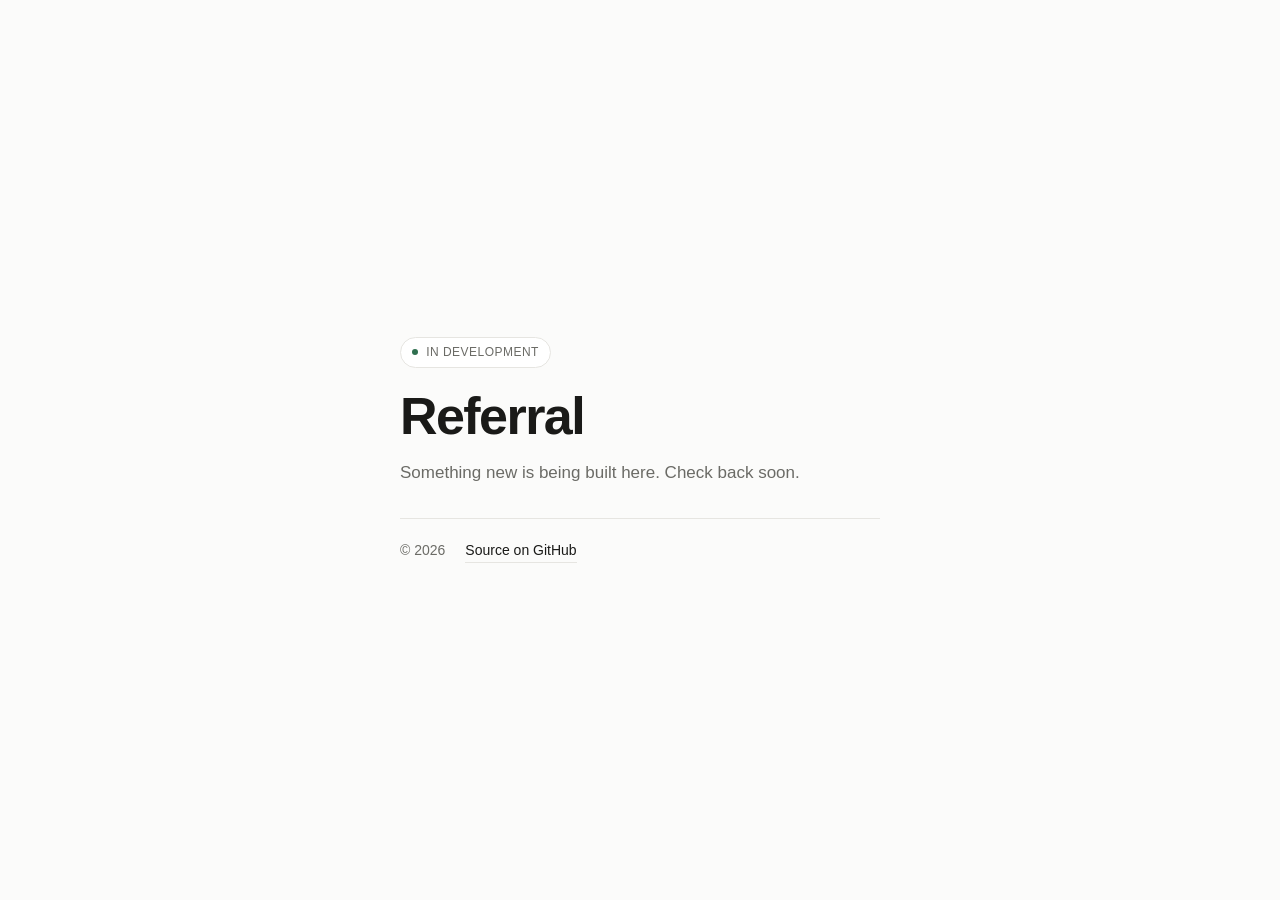
==== index.html @ 2a19e3ad "Add placeholder landing page for GitHub Pages Co-Authored-By: Claude Opus 5 <noreply@anthropic.com>" ====
<!doctype html>
<html lang="en">
<head>
<meta charset="utf-8">
<meta name="viewport" content="width=device-width, initial-scale=1">
<title>Referral</title>
<meta name="description" content="Referral — coming soon.">
<style>
  :root {
    --bg: #fbfbfa;
    --surface: #ffffff;
    --text: #1a1a18;
    --muted: #6b6b66;
    --border: #e6e5e1;
    --accent: #2f6f4f;
  }
  @media (prefers-color-scheme: dark) {
    :root:not([data-theme="light"]) {
      --bg: #141413;
      --surface: #1c1c1a;
      --text: #f2f1ed;
      --muted: #9a9a93;
      --border: #2e2e2b;
      --accent: #7dc5a0;
    }
  }
  :root[data-theme="dark"] {
    --bg: #141413;
    --surface: #1c1c1a;
    --text: #f2f1ed;
    --muted: #9a9a93;
    --border: #2e2e2b;
    --accent: #7dc5a0;
  }

  * { box-sizing: border-box; }

  html, body { height: 100%; }

  body {
    margin: 0;
    background: var(--bg);
    color: var(--text);
    font-family: ui-sans-serif, -apple-system, "Segoe UI", Inter, Helvetica, Arial, sans-serif;
    line-height: 1.6;
    -webkit-font-smoothing: antialiased;
    display: flex;
    align-items: center;
    justify-content: center;
    padding: 48px 16px;
  }

  main {
    width: 100%;
    max-width: 30rem;
  }

  .badge {
    display: inline-flex;
    align-items: center;
    gap: 0.5rem;
    font-size: 0.75rem;
    font-weight: 500;
    letter-spacing: 0.04em;
    text-transform: uppercase;
    color: var(--muted);
    border: 1px solid var(--border);
    background: var(--surface);
    border-radius: 999px;
    padding: 0.3rem 0.7rem;
  }

  .dot {
    width: 6px;
    height: 6px;
    border-radius: 50%;
    background: var(--accent);
  }

  h1 {
    font-size: clamp(2.25rem, 9vw, 3.25rem);
    line-height: 1.1;
    letter-spacing: -0.03em;
    font-weight: 600;
    margin: 1.25rem 0 0;
  }

  p.lede {
    color: var(--muted);
    font-size: 1.0625rem;
    margin: 0.875rem 0 0;
    max-width: 26rem;
  }

  hr {
    border: 0;
    border-top: 1px solid var(--border);
    margin: 2rem 0 1.25rem;
  }

  footer {
    display: flex;
    flex-wrap: wrap;
    gap: 0.5rem 1.25rem;
    align-items: baseline;
    font-size: 0.875rem;
    color: var(--muted);
  }

  a {
    color: var(--text);
    text-decoration: none;
    border-bottom: 1px solid var(--border);
    padding-bottom: 1px;
    transition: border-color 0.15s ease, color 0.15s ease;
  }

  a:hover {
    color: var(--accent);
    border-bottom-color: var(--accent);
  }
</style>
</head>
<body>
  <main>
    <span class="badge"><span class="dot"></span>In development</span>

    <h1>Referral</h1>

    <p class="lede">
      Something new is being built here. Check back soon.
    </p>

    <hr>

    <footer>
      <span>&copy; 2026</span>
      <a href="https://github.com/himanpatidar/referral">Source on GitHub</a>
    </footer>
  </main>
</body>
</html>
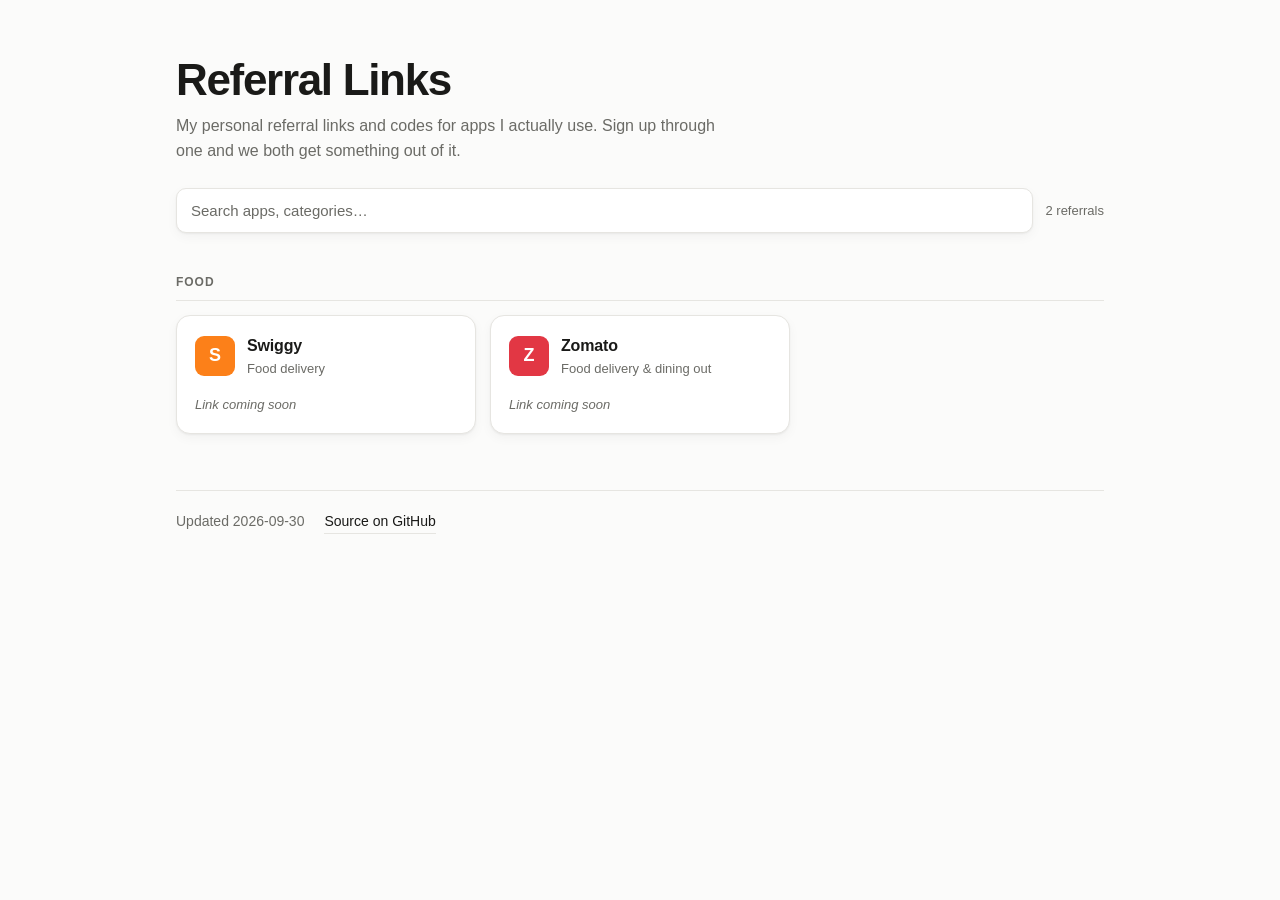
==== commit 31ef41dd: "Build v1 of the referral links site Replaces the placeholder page with a data-driven referral direct" ====
--- a/index.html
+++ b/index.html
@@ -3,8 +3,8 @@
 <head>
 <meta charset="utf-8">
 <meta name="viewport" content="width=device-width, initial-scale=1">
-<title>Referral</title>
-<meta name="description" content="Referral — coming soon.">
+<title>Referral Links</title>
+<meta name="description" content="Personal referral links and codes for apps I actually use.">
 <style>
   :root {
     --bg: #fbfbfa;
@@ -13,6 +13,8 @@
     --muted: #6b6b66;
     --border: #e6e5e1;
     --accent: #2f6f4f;
+    --chip: #f4f4f1;
+    --shadow: 0 1px 2px rgba(0,0,0,.05), 0 4px 12px rgba(0,0,0,.04);
   }
   @media (prefers-color-scheme: dark) {
     :root:not([data-theme="light"]) {
@@ -22,6 +24,8 @@
       --muted: #9a9a93;
       --border: #2e2e2b;
       --accent: #7dc5a0;
+      --chip: #262624;
+      --shadow: 0 1px 2px rgba(0,0,0,.3), 0 4px 12px rgba(0,0,0,.2);
     }
   }
   :root[data-theme="dark"] {
@@ -31,112 +35,289 @@
     --muted: #9a9a93;
     --border: #2e2e2b;
     --accent: #7dc5a0;
+    --chip: #262624;
+    --shadow: 0 1px 2px rgba(0,0,0,.3), 0 4px 12px rgba(0,0,0,.2);
   }
 
   * { box-sizing: border-box; }
-
-  html, body { height: 100%; }
 
   body {
     margin: 0;
     background: var(--bg);
     color: var(--text);
     font-family: ui-sans-serif, -apple-system, "Segoe UI", Inter, Helvetica, Arial, sans-serif;
-    line-height: 1.6;
+    line-height: 1.55;
     -webkit-font-smoothing: antialiased;
-    display: flex;
+  }
+
+  .wrap {
+    max-width: 60rem;
+    margin: 0 auto;
+    padding: 56px 16px 80px;
+  }
+
+  /* ---------- header ---------- */
+
+  header { margin-bottom: 2rem; }
+
+  h1 {
+    font-size: clamp(2rem, 7vw, 2.75rem);
+    line-height: 1.1;
+    letter-spacing: -0.03em;
+    font-weight: 600;
+    margin: 0;
+  }
+
+  .lede {
+    color: var(--muted);
+    margin: 0.625rem 0 0;
+    max-width: 34rem;
+  }
+
+  .search-row {
+    margin-top: 1.5rem;
+    display: flex;
+    flex-wrap: wrap;
+    gap: 0.75rem;
     align-items: center;
-    justify-content: center;
-    padding: 48px 16px;
-  }
-
-  main {
+  }
+
+  #search {
+    flex: 1 1 16rem;
+    min-width: 0;
+    font: inherit;
+    font-size: 0.9375rem;
+    color: var(--text);
+    background: var(--surface);
+    border: 1px solid var(--border);
+    border-radius: 10px;
+    padding: 0.625rem 0.875rem;
+    box-shadow: var(--shadow);
+  }
+
+  #search::placeholder { color: var(--muted); }
+
+  #search:focus-visible {
+    outline: 2px solid var(--accent);
+    outline-offset: 1px;
+    border-color: var(--accent);
+  }
+
+  #count {
+    font-size: 0.8125rem;
+    color: var(--muted);
+    font-variant-numeric: tabular-nums;
+  }
+
+  /* ---------- categories ---------- */
+
+  .category { margin-top: 2.5rem; }
+
+  .category h2 {
+    font-size: 0.75rem;
+    font-weight: 600;
+    letter-spacing: 0.08em;
+    text-transform: uppercase;
+    color: var(--muted);
+    margin: 0 0 0.875rem;
+    padding-bottom: 0.5rem;
+    border-bottom: 1px solid var(--border);
+  }
+
+  .grid {
+    display: grid;
+    grid-template-columns: repeat(auto-fill, minmax(min(100%, 17rem), 1fr));
+    gap: 0.875rem;
+  }
+
+  /* ---------- card ---------- */
+
+  .card {
+    background: var(--surface);
+    border: 1px solid var(--border);
+    border-radius: 14px;
+    padding: 1.125rem;
+    box-shadow: var(--shadow);
+    display: flex;
+    flex-direction: column;
+    gap: 0.75rem;
+  }
+
+  .card-head {
+    display: flex;
+    gap: 0.75rem;
+    align-items: center;
+  }
+
+  .logo {
+    width: 2.5rem;
+    height: 2.5rem;
+    border-radius: 9px;
+    flex: 0 0 auto;
+    display: grid;
+    place-items: center;
+    font-weight: 600;
+    font-size: 1.125rem;
+    color: #fff;
+    background: var(--accent);
+    overflow: hidden;
+  }
+
+  .logo img {
     width: 100%;
-    max-width: 30rem;
-  }
-
-  .badge {
+    height: 100%;
+    object-fit: cover;
+  }
+
+  .card-title { min-width: 0; }
+
+  .card-title .app {
+    font-weight: 600;
+    letter-spacing: -0.01em;
+  }
+
+  .card-title .tagline {
+    font-size: 0.8125rem;
+    color: var(--muted);
+  }
+
+  .reward {
+    font-size: 0.9375rem;
+    margin: 0;
+  }
+
+  .note {
+    font-size: 0.8125rem;
+    color: var(--muted);
+    margin: 0;
+  }
+
+  .actions {
+    display: flex;
+    flex-wrap: wrap;
+    gap: 0.5rem;
+    margin-top: auto;
+    padding-top: 0.25rem;
+  }
+
+  .btn, .code-chip {
+    font: inherit;
+    font-size: 0.875rem;
+    border-radius: 9px;
+    padding: 0.5rem 0.875rem;
+    border: 1px solid var(--border);
+    cursor: pointer;
+    transition: background-color .15s ease, border-color .15s ease, color .15s ease;
+  }
+
+  .btn {
+    background: var(--accent);
+    border-color: var(--accent);
+    color: var(--bg);
+    font-weight: 500;
+    text-decoration: none;
+    display: inline-block;
+  }
+
+  .btn:hover { filter: brightness(1.08); }
+
+  .code-chip {
+    background: var(--chip);
+    color: var(--text);
+    font-family: ui-monospace, SFMono-Regular, Menlo, monospace;
+    letter-spacing: 0.02em;
     display: inline-flex;
     align-items: center;
     gap: 0.5rem;
-    font-size: 0.75rem;
-    font-weight: 500;
-    letter-spacing: 0.04em;
+  }
+
+  .code-chip:hover { border-color: var(--accent); color: var(--accent); }
+
+  .code-chip .hint {
+    font-family: inherit;
+    font-size: 0.6875rem;
+    color: var(--muted);
     text-transform: uppercase;
-    color: var(--muted);
-    border: 1px solid var(--border);
-    background: var(--surface);
-    border-radius: 999px;
-    padding: 0.3rem 0.7rem;
-  }
-
-  .dot {
-    width: 6px;
-    height: 6px;
-    border-radius: 50%;
-    background: var(--accent);
-  }
-
-  h1 {
-    font-size: clamp(2.25rem, 9vw, 3.25rem);
-    line-height: 1.1;
-    letter-spacing: -0.03em;
-    font-weight: 600;
-    margin: 1.25rem 0 0;
-  }
-
-  p.lede {
-    color: var(--muted);
-    font-size: 1.0625rem;
-    margin: 0.875rem 0 0;
-    max-width: 26rem;
-  }
-
-  hr {
-    border: 0;
+    letter-spacing: 0.06em;
+  }
+
+  .code-chip.copied { border-color: var(--accent); color: var(--accent); }
+
+  .btn:focus-visible, .code-chip:focus-visible {
+    outline: 2px solid var(--accent);
+    outline-offset: 2px;
+  }
+
+  .pending {
+    font-size: 0.8125rem;
+    color: var(--muted);
+    font-style: italic;
+  }
+
+  /* ---------- states ---------- */
+
+  .state {
+    text-align: center;
+    color: var(--muted);
+    padding: 3rem 1rem;
+  }
+
+  .state.error { color: #c0392b; }
+
+  @media (prefers-color-scheme: dark) {
+    :root:not([data-theme="light"]) .state.error { color: #f08a7a; }
+  }
+
+  [hidden] { display: none !important; }
+
+  /* ---------- footer ---------- */
+
+  footer {
+    margin-top: 3.5rem;
+    padding-top: 1.25rem;
     border-top: 1px solid var(--border);
-    margin: 2rem 0 1.25rem;
-  }
-
-  footer {
+    font-size: 0.875rem;
+    color: var(--muted);
     display: flex;
     flex-wrap: wrap;
     gap: 0.5rem 1.25rem;
-    align-items: baseline;
-    font-size: 0.875rem;
-    color: var(--muted);
-  }
-
-  a {
+  }
+
+  footer a {
     color: var(--text);
     text-decoration: none;
     border-bottom: 1px solid var(--border);
-    padding-bottom: 1px;
-    transition: border-color 0.15s ease, color 0.15s ease;
-  }
-
-  a:hover {
-    color: var(--accent);
-    border-bottom-color: var(--accent);
-  }
+  }
+
+  footer a:hover { color: var(--accent); border-bottom-color: var(--accent); }
 </style>
 </head>
 <body>
-  <main>
-    <span class="badge"><span class="dot"></span>In development</span>
-
-    <h1>Referral</h1>
-
-    <p class="lede">
-      Something new is being built here. Check back soon.
-    </p>
-
-    <hr>
+  <div class="wrap">
+    <header>
+      <h1>Referral Links</h1>
+      <p class="lede">
+        My personal referral links and codes for apps I actually use. Sign up through one
+        and we both get something out of it.
+      </p>
+
+      <div class="search-row">
+        <input id="search" type="search" placeholder="Search apps, categories&hellip;"
+               aria-label="Search referrals" autocomplete="off" spellcheck="false">
+        <span id="count" aria-live="polite"></span>
+      </div>
+    </header>
+
+    <main id="results" aria-live="polite">
+      <p class="state" id="loading">Loading referrals&hellip;</p>
+    </main>
 
     <footer>
-      <span>&copy; 2026</span>
+      <span id="updated"></span>
       <a href="https://github.com/himanpatidar/referral">Source on GitHub</a>
     </footer>
-  </main>
+  </div>
+
+  <script src="app.js"></script>
 </body>
 </html>
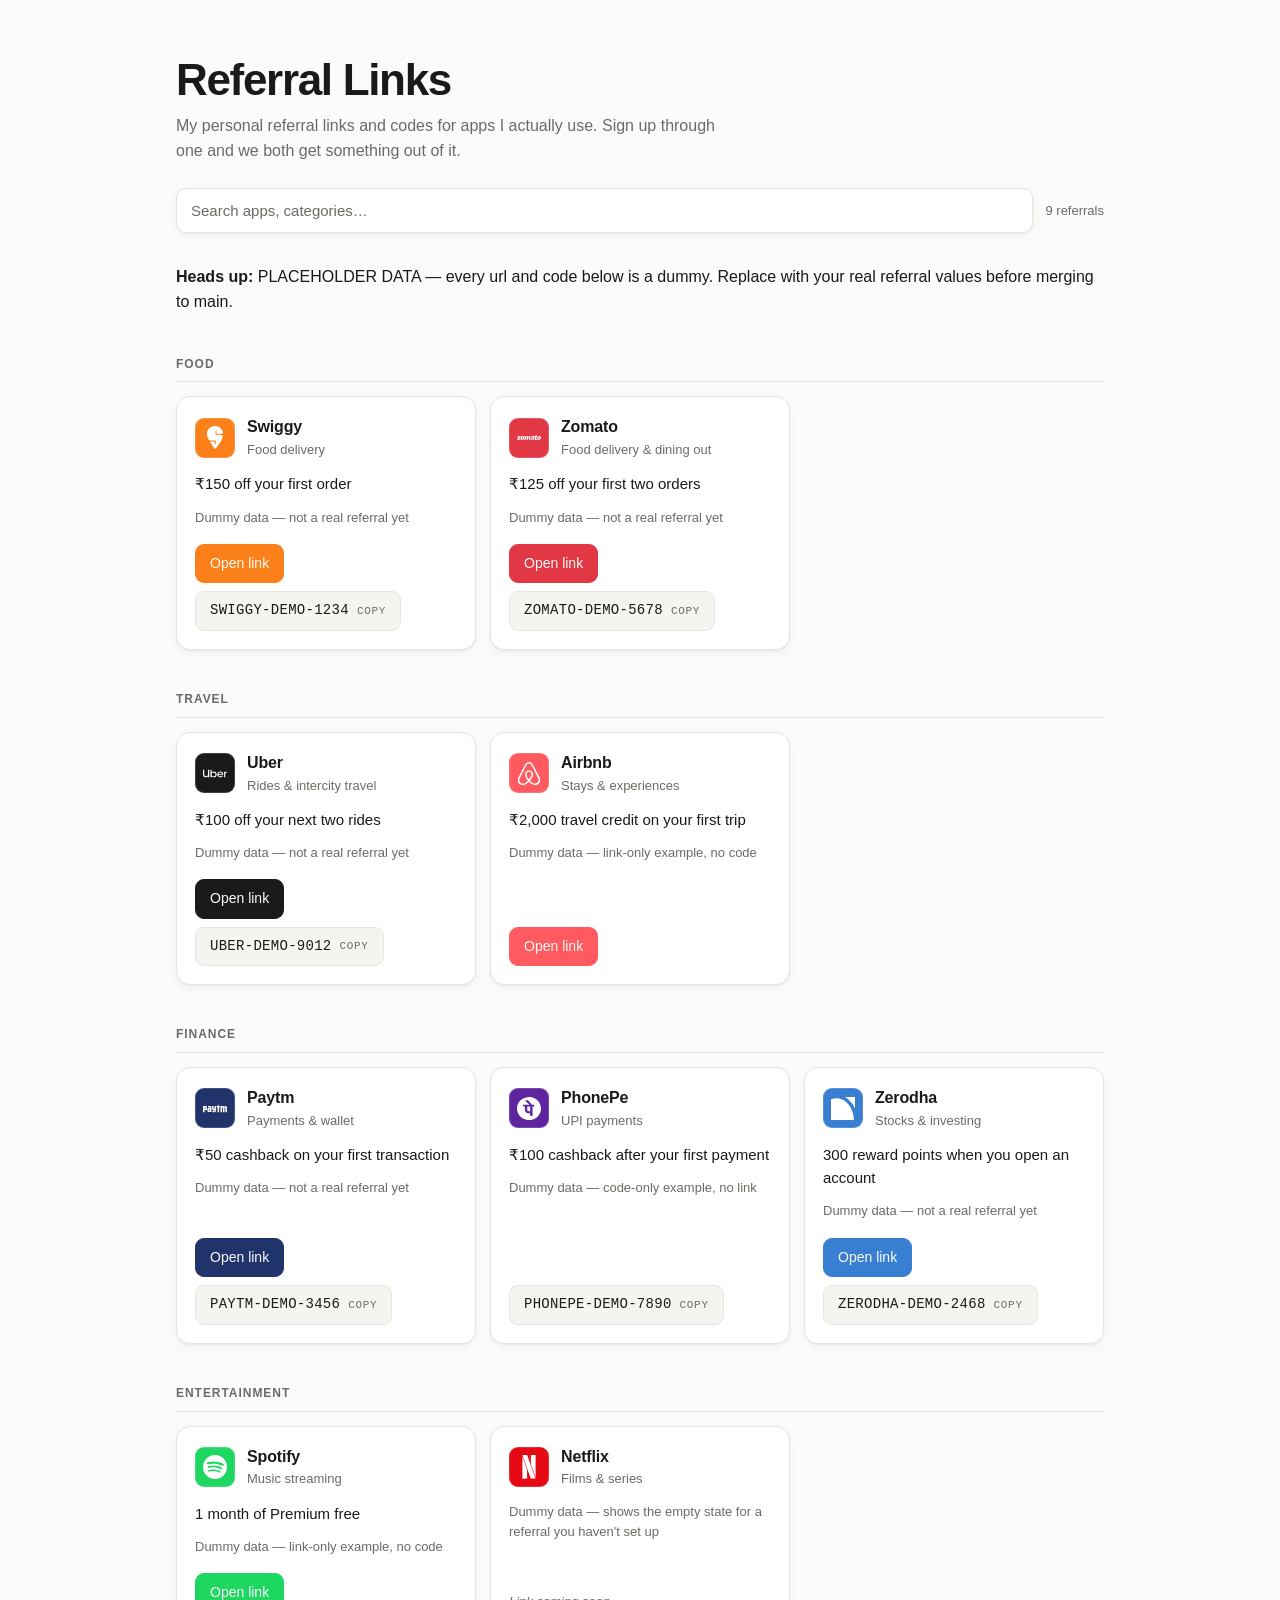
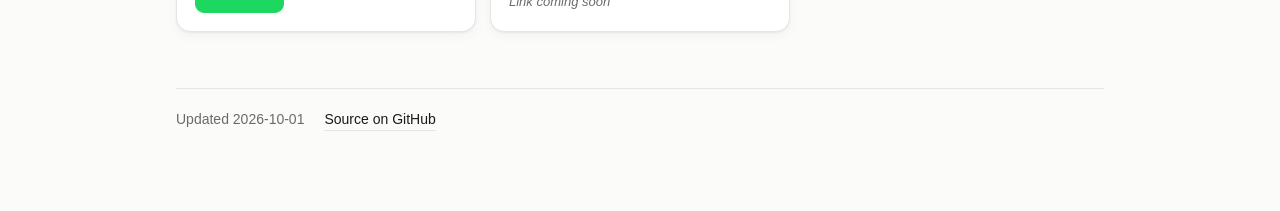
==== commit 7fae1c2a: "Populate with placeholder data and real brand logos Fills the page out so the layout can be reviewed" ====
--- a/index.html
+++ b/index.html
@@ -161,12 +161,14 @@
     color: #fff;
     background: var(--accent);
     overflow: hidden;
-  }
-
+    box-shadow: inset 0 0 0 1px rgba(255, 255, 255, .16);
+  }
+
+  /* Brand marks are icon-shaped, so inset them rather than filling the tile. */
   .logo img {
-    width: 100%;
-    height: 100%;
-    object-fit: cover;
+    width: 58%;
+    height: 58%;
+    object-fit: contain;
   }
 
   .card-title { min-width: 0; }
@@ -255,6 +257,25 @@
   }
 
   /* ---------- states ---------- */
+
+  .banner {
+    display: flex;
+    gap: 0.625rem;
+    align-items: flex-start;
+    background: var(--chip);
+    border: 1px solid var(--border);
+    border-left: 3px solid var(--accent);
+    border-radius: 10px;
+    padding: 0.75rem 0.875rem;
+    margin-bottom: 0.5rem;
+    font-size: 0.875rem;
+    color: var(--muted);
+  }
+
+  .banner strong {
+    color: var(--text);
+    font-weight: 600;
+  }
 
   .state {
     text-align: center;
@@ -308,6 +329,8 @@
       </div>
     </header>
 
+    <div id="banner" hidden></div>
+
     <main id="results" aria-live="polite">
       <p class="state" id="loading">Loading referrals&hellip;</p>
     </main>
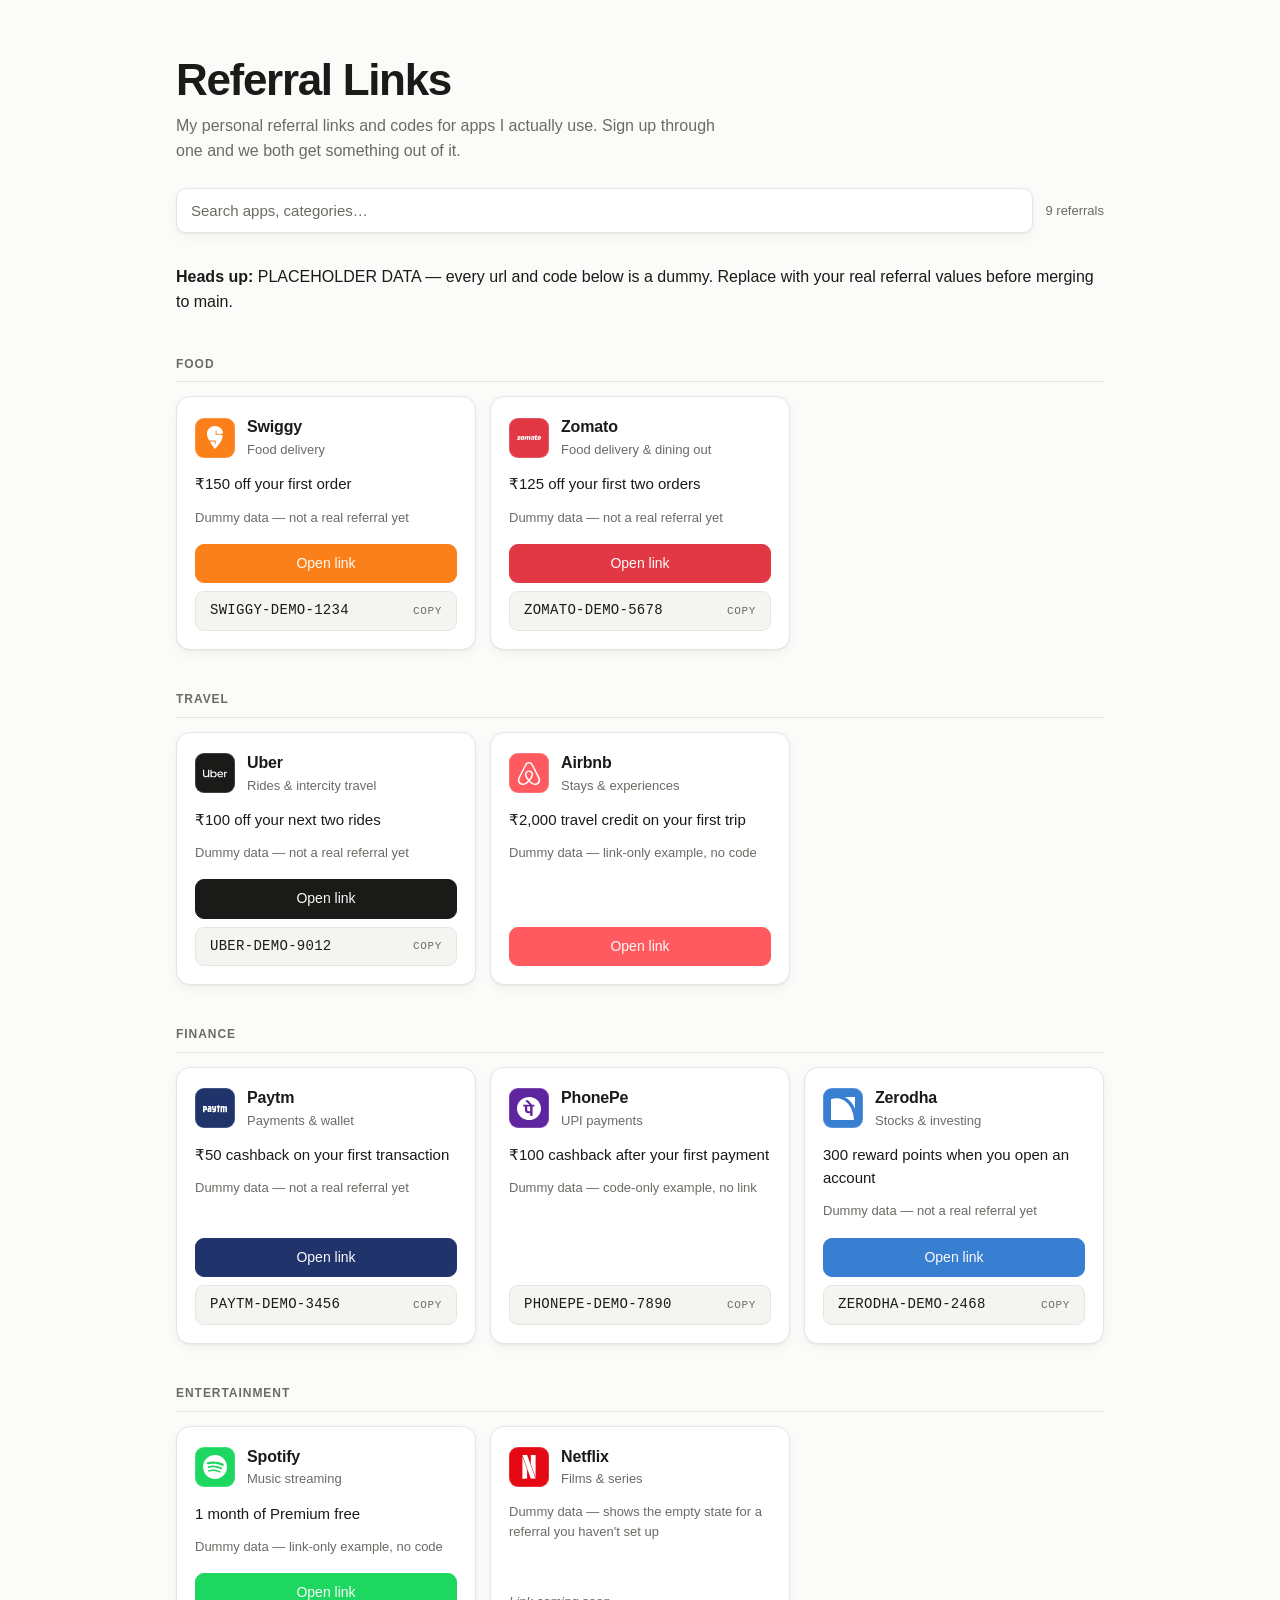
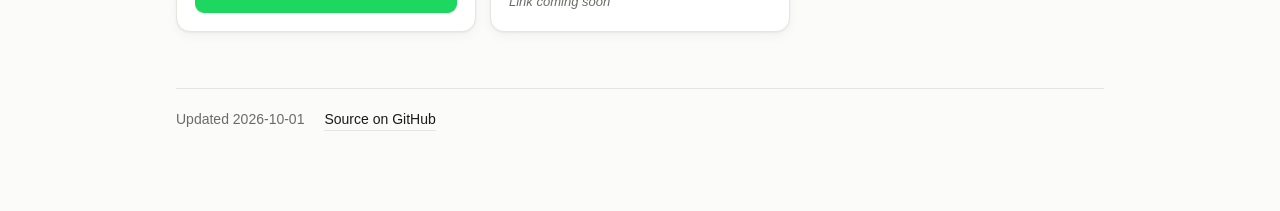
==== commit 926c817d: "Stack card actions vertically and stop the copy button resizing The copy handler was overwriting the" ====
--- a/index.html
+++ b/index.html
@@ -194,9 +194,13 @@
     margin: 0;
   }
 
+  /* Fixed two-row stack: row 1 is the link, row 2 is the code.
+     Stretching both to full width means the copy feedback can never
+     resize a button or reflow the rows. */
   .actions {
     display: flex;
-    flex-wrap: wrap;
+    flex-direction: column;
+    align-items: stretch;
     gap: 0.5rem;
     margin-top: auto;
     padding-top: 0.25rem;
@@ -218,7 +222,9 @@
     color: var(--bg);
     font-weight: 500;
     text-decoration: none;
-    display: inline-block;
+    display: block;
+    width: 100%;
+    text-align: center;
   }
 
   .btn:hover { filter: brightness(1.08); }
@@ -228,22 +234,40 @@
     color: var(--text);
     font-family: ui-monospace, SFMono-Regular, Menlo, monospace;
     letter-spacing: 0.02em;
-    display: inline-flex;
+    display: flex;
+    width: 100%;
     align-items: center;
+    justify-content: space-between;
     gap: 0.5rem;
+    text-align: left;
+  }
+
+  /* Long codes ellipsize instead of widening the chip. */
+  .code-chip .code {
+    flex: 1 1 auto;
+    min-width: 0;
+    overflow: hidden;
+    text-overflow: ellipsis;
+    white-space: nowrap;
   }
 
   .code-chip:hover { border-color: var(--accent); color: var(--accent); }
 
+  /* min-width reserves room for the longest state ("Copied"), so the
+     label swap never nudges the code beside it. */
   .code-chip .hint {
+    flex: 0 0 auto;
+    min-width: 3.25rem;
     font-family: inherit;
     font-size: 0.6875rem;
     color: var(--muted);
     text-transform: uppercase;
     letter-spacing: 0.06em;
-  }
-
-  .code-chip.copied { border-color: var(--accent); color: var(--accent); }
+    text-align: right;
+  }
+
+  .code-chip.copied { border-color: var(--accent); }
+  .code-chip.copied .hint { color: var(--accent); }
 
   .btn:focus-visible, .code-chip:focus-visible {
     outline: 2px solid var(--accent);
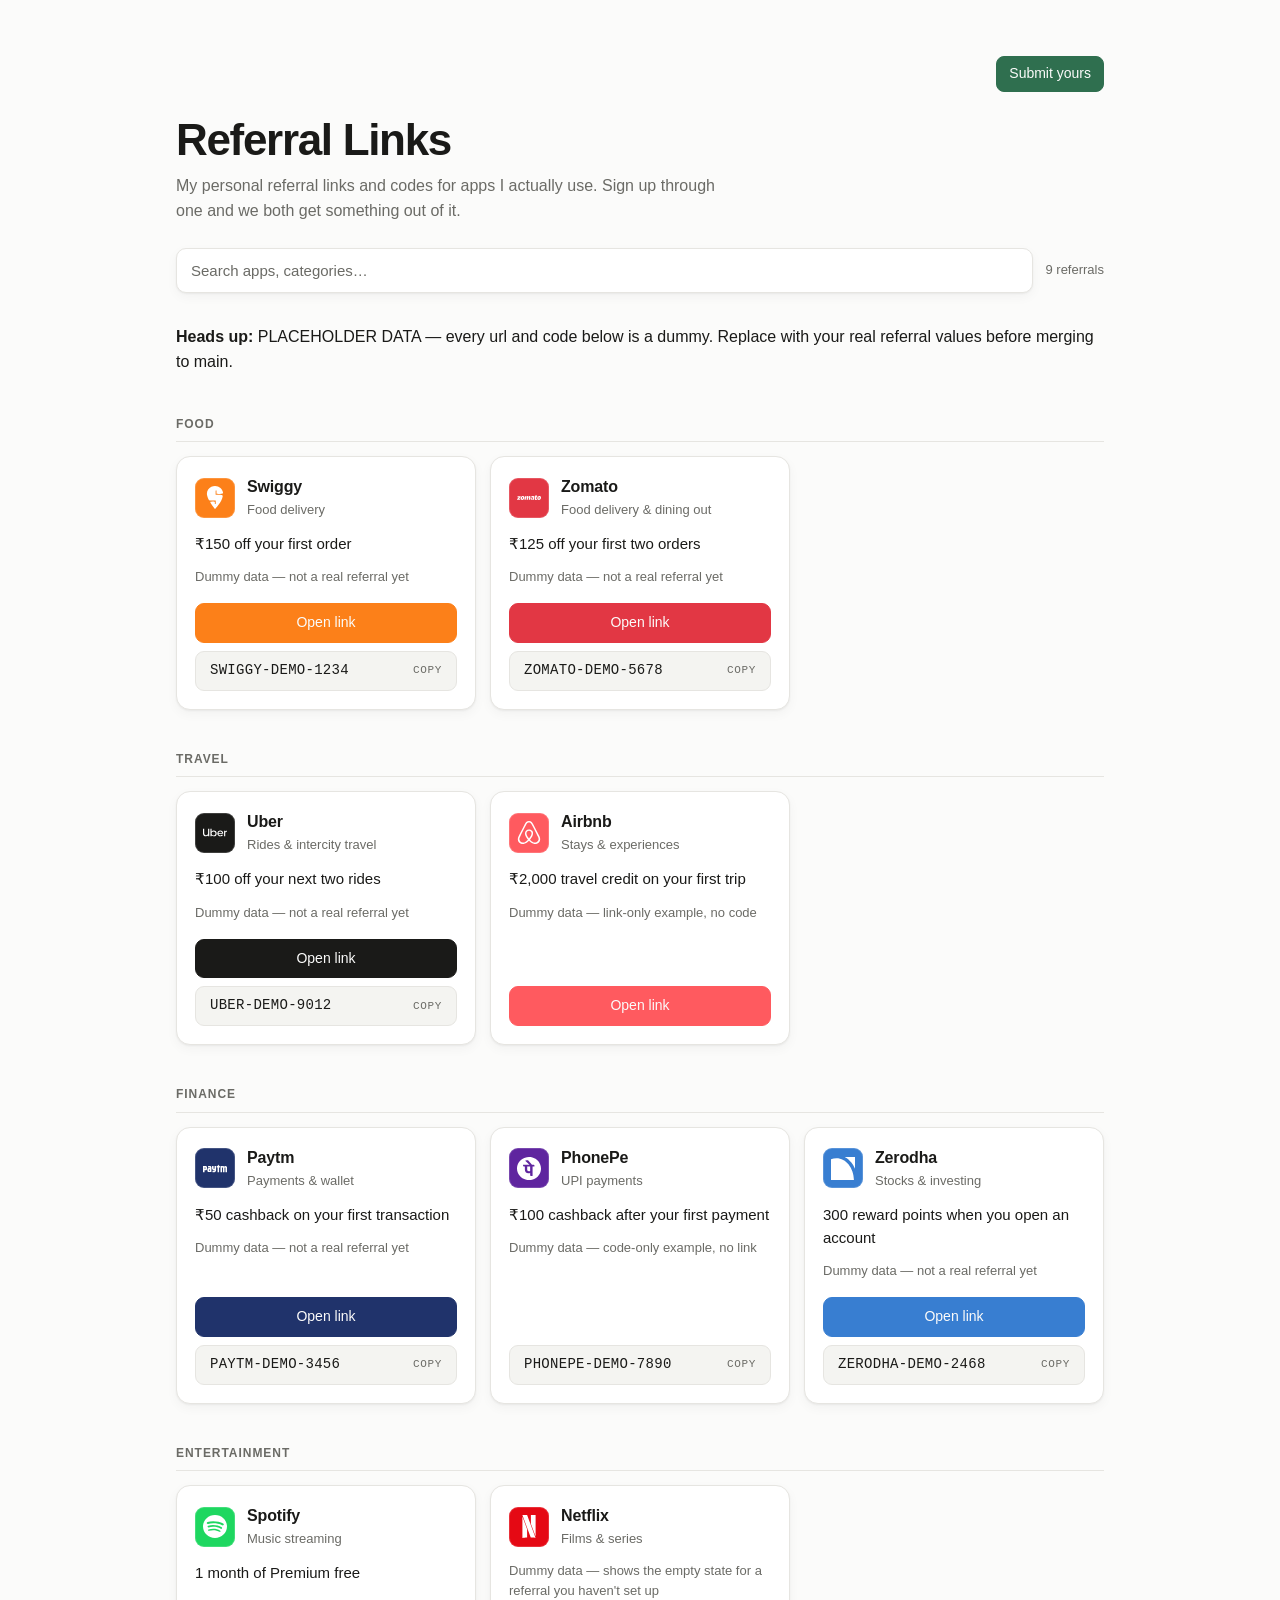
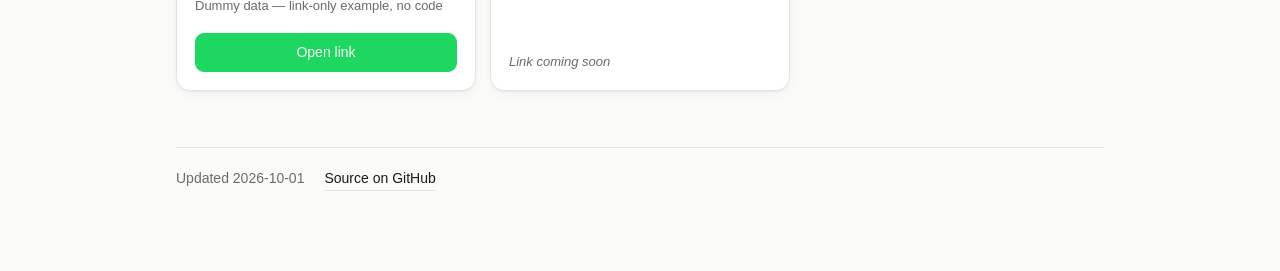
==== commit b5134dba: "Add a submission form (front-end only, no backend wired) People can now fill in a referral to be lis" ====
--- a/index.html
+++ b/index.html
@@ -5,340 +5,15 @@
 <meta name="viewport" content="width=device-width, initial-scale=1">
 <title>Referral Links</title>
 <meta name="description" content="Personal referral links and codes for apps I actually use.">
-<style>
-  :root {
-    --bg: #fbfbfa;
-    --surface: #ffffff;
-    --text: #1a1a18;
-    --muted: #6b6b66;
-    --border: #e6e5e1;
-    --accent: #2f6f4f;
-    --chip: #f4f4f1;
-    --shadow: 0 1px 2px rgba(0,0,0,.05), 0 4px 12px rgba(0,0,0,.04);
-  }
-  @media (prefers-color-scheme: dark) {
-    :root:not([data-theme="light"]) {
-      --bg: #141413;
-      --surface: #1c1c1a;
-      --text: #f2f1ed;
-      --muted: #9a9a93;
-      --border: #2e2e2b;
-      --accent: #7dc5a0;
-      --chip: #262624;
-      --shadow: 0 1px 2px rgba(0,0,0,.3), 0 4px 12px rgba(0,0,0,.2);
-    }
-  }
-  :root[data-theme="dark"] {
-    --bg: #141413;
-    --surface: #1c1c1a;
-    --text: #f2f1ed;
-    --muted: #9a9a93;
-    --border: #2e2e2b;
-    --accent: #7dc5a0;
-    --chip: #262624;
-    --shadow: 0 1px 2px rgba(0,0,0,.3), 0 4px 12px rgba(0,0,0,.2);
-  }
-
-  * { box-sizing: border-box; }
-
-  body {
-    margin: 0;
-    background: var(--bg);
-    color: var(--text);
-    font-family: ui-sans-serif, -apple-system, "Segoe UI", Inter, Helvetica, Arial, sans-serif;
-    line-height: 1.55;
-    -webkit-font-smoothing: antialiased;
-  }
-
-  .wrap {
-    max-width: 60rem;
-    margin: 0 auto;
-    padding: 56px 16px 80px;
-  }
-
-  /* ---------- header ---------- */
-
-  header { margin-bottom: 2rem; }
-
-  h1 {
-    font-size: clamp(2rem, 7vw, 2.75rem);
-    line-height: 1.1;
-    letter-spacing: -0.03em;
-    font-weight: 600;
-    margin: 0;
-  }
-
-  .lede {
-    color: var(--muted);
-    margin: 0.625rem 0 0;
-    max-width: 34rem;
-  }
-
-  .search-row {
-    margin-top: 1.5rem;
-    display: flex;
-    flex-wrap: wrap;
-    gap: 0.75rem;
-    align-items: center;
-  }
-
-  #search {
-    flex: 1 1 16rem;
-    min-width: 0;
-    font: inherit;
-    font-size: 0.9375rem;
-    color: var(--text);
-    background: var(--surface);
-    border: 1px solid var(--border);
-    border-radius: 10px;
-    padding: 0.625rem 0.875rem;
-    box-shadow: var(--shadow);
-  }
-
-  #search::placeholder { color: var(--muted); }
-
-  #search:focus-visible {
-    outline: 2px solid var(--accent);
-    outline-offset: 1px;
-    border-color: var(--accent);
-  }
-
-  #count {
-    font-size: 0.8125rem;
-    color: var(--muted);
-    font-variant-numeric: tabular-nums;
-  }
-
-  /* ---------- categories ---------- */
-
-  .category { margin-top: 2.5rem; }
-
-  .category h2 {
-    font-size: 0.75rem;
-    font-weight: 600;
-    letter-spacing: 0.08em;
-    text-transform: uppercase;
-    color: var(--muted);
-    margin: 0 0 0.875rem;
-    padding-bottom: 0.5rem;
-    border-bottom: 1px solid var(--border);
-  }
-
-  .grid {
-    display: grid;
-    grid-template-columns: repeat(auto-fill, minmax(min(100%, 17rem), 1fr));
-    gap: 0.875rem;
-  }
-
-  /* ---------- card ---------- */
-
-  .card {
-    background: var(--surface);
-    border: 1px solid var(--border);
-    border-radius: 14px;
-    padding: 1.125rem;
-    box-shadow: var(--shadow);
-    display: flex;
-    flex-direction: column;
-    gap: 0.75rem;
-  }
-
-  .card-head {
-    display: flex;
-    gap: 0.75rem;
-    align-items: center;
-  }
-
-  .logo {
-    width: 2.5rem;
-    height: 2.5rem;
-    border-radius: 9px;
-    flex: 0 0 auto;
-    display: grid;
-    place-items: center;
-    font-weight: 600;
-    font-size: 1.125rem;
-    color: #fff;
-    background: var(--accent);
-    overflow: hidden;
-    box-shadow: inset 0 0 0 1px rgba(255, 255, 255, .16);
-  }
-
-  /* Brand marks are icon-shaped, so inset them rather than filling the tile. */
-  .logo img {
-    width: 58%;
-    height: 58%;
-    object-fit: contain;
-  }
-
-  .card-title { min-width: 0; }
-
-  .card-title .app {
-    font-weight: 600;
-    letter-spacing: -0.01em;
-  }
-
-  .card-title .tagline {
-    font-size: 0.8125rem;
-    color: var(--muted);
-  }
-
-  .reward {
-    font-size: 0.9375rem;
-    margin: 0;
-  }
-
-  .note {
-    font-size: 0.8125rem;
-    color: var(--muted);
-    margin: 0;
-  }
-
-  /* Fixed two-row stack: row 1 is the link, row 2 is the code.
-     Stretching both to full width means the copy feedback can never
-     resize a button or reflow the rows. */
-  .actions {
-    display: flex;
-    flex-direction: column;
-    align-items: stretch;
-    gap: 0.5rem;
-    margin-top: auto;
-    padding-top: 0.25rem;
-  }
-
-  .btn, .code-chip {
-    font: inherit;
-    font-size: 0.875rem;
-    border-radius: 9px;
-    padding: 0.5rem 0.875rem;
-    border: 1px solid var(--border);
-    cursor: pointer;
-    transition: background-color .15s ease, border-color .15s ease, color .15s ease;
-  }
-
-  .btn {
-    background: var(--accent);
-    border-color: var(--accent);
-    color: var(--bg);
-    font-weight: 500;
-    text-decoration: none;
-    display: block;
-    width: 100%;
-    text-align: center;
-  }
-
-  .btn:hover { filter: brightness(1.08); }
-
-  .code-chip {
-    background: var(--chip);
-    color: var(--text);
-    font-family: ui-monospace, SFMono-Regular, Menlo, monospace;
-    letter-spacing: 0.02em;
-    display: flex;
-    width: 100%;
-    align-items: center;
-    justify-content: space-between;
-    gap: 0.5rem;
-    text-align: left;
-  }
-
-  /* Long codes ellipsize instead of widening the chip. */
-  .code-chip .code {
-    flex: 1 1 auto;
-    min-width: 0;
-    overflow: hidden;
-    text-overflow: ellipsis;
-    white-space: nowrap;
-  }
-
-  .code-chip:hover { border-color: var(--accent); color: var(--accent); }
-
-  /* min-width reserves room for the longest state ("Copied"), so the
-     label swap never nudges the code beside it. */
-  .code-chip .hint {
-    flex: 0 0 auto;
-    min-width: 3.25rem;
-    font-family: inherit;
-    font-size: 0.6875rem;
-    color: var(--muted);
-    text-transform: uppercase;
-    letter-spacing: 0.06em;
-    text-align: right;
-  }
-
-  .code-chip.copied { border-color: var(--accent); }
-  .code-chip.copied .hint { color: var(--accent); }
-
-  .btn:focus-visible, .code-chip:focus-visible {
-    outline: 2px solid var(--accent);
-    outline-offset: 2px;
-  }
-
-  .pending {
-    font-size: 0.8125rem;
-    color: var(--muted);
-    font-style: italic;
-  }
-
-  /* ---------- states ---------- */
-
-  .banner {
-    display: flex;
-    gap: 0.625rem;
-    align-items: flex-start;
-    background: var(--chip);
-    border: 1px solid var(--border);
-    border-left: 3px solid var(--accent);
-    border-radius: 10px;
-    padding: 0.75rem 0.875rem;
-    margin-bottom: 0.5rem;
-    font-size: 0.875rem;
-    color: var(--muted);
-  }
-
-  .banner strong {
-    color: var(--text);
-    font-weight: 600;
-  }
-
-  .state {
-    text-align: center;
-    color: var(--muted);
-    padding: 3rem 1rem;
-  }
-
-  .state.error { color: #c0392b; }
-
-  @media (prefers-color-scheme: dark) {
-    :root:not([data-theme="light"]) .state.error { color: #f08a7a; }
-  }
-
-  [hidden] { display: none !important; }
-
-  /* ---------- footer ---------- */
-
-  footer {
-    margin-top: 3.5rem;
-    padding-top: 1.25rem;
-    border-top: 1px solid var(--border);
-    font-size: 0.875rem;
-    color: var(--muted);
-    display: flex;
-    flex-wrap: wrap;
-    gap: 0.5rem 1.25rem;
-  }
-
-  footer a {
-    color: var(--text);
-    text-decoration: none;
-    border-bottom: 1px solid var(--border);
-  }
-
-  footer a:hover { color: var(--accent); border-bottom-color: var(--accent); }
-</style>
+<link rel="stylesheet" href="styles.css">
 </head>
 <body>
   <div class="wrap">
+    <nav class="nav">
+      <span class="spacer"></span>
+      <a href="submit.html" class="cta">Submit yours</a>
+    </nav>
+
     <header>
       <h1>Referral Links</h1>
       <p class="lede">
@@ -365,6 +40,7 @@
     </footer>
   </div>
 
+  <script src="card.js"></script>
   <script src="app.js"></script>
 </body>
 </html>
--- a/styles.css
+++ b/styles.css
@@ -0,0 +1,512 @@
+/* Referral links — shared styles for index.html and submit.html */
+
+:root {
+  --bg: #fbfbfa;
+  --surface: #ffffff;
+  --text: #1a1a18;
+  --muted: #6b6b66;
+  --border: #e6e5e1;
+  --accent: #2f6f4f;
+  --chip: #f4f4f1;
+  --shadow: 0 1px 2px rgba(0,0,0,.05), 0 4px 12px rgba(0,0,0,.04);
+}
+@media (prefers-color-scheme: dark) {
+  :root:not([data-theme="light"]) {
+    --bg: #141413;
+    --surface: #1c1c1a;
+    --text: #f2f1ed;
+    --muted: #9a9a93;
+    --border: #2e2e2b;
+    --accent: #7dc5a0;
+    --chip: #262624;
+    --shadow: 0 1px 2px rgba(0,0,0,.3), 0 4px 12px rgba(0,0,0,.2);
+  }
+}
+:root[data-theme="dark"] {
+  --bg: #141413;
+  --surface: #1c1c1a;
+  --text: #f2f1ed;
+  --muted: #9a9a93;
+  --border: #2e2e2b;
+  --accent: #7dc5a0;
+  --chip: #262624;
+  --shadow: 0 1px 2px rgba(0,0,0,.3), 0 4px 12px rgba(0,0,0,.2);
+}
+
+* { box-sizing: border-box; }
+
+body {
+  margin: 0;
+  background: var(--bg);
+  color: var(--text);
+  font-family: ui-sans-serif, -apple-system, "Segoe UI", Inter, Helvetica, Arial, sans-serif;
+  line-height: 1.55;
+  -webkit-font-smoothing: antialiased;
+}
+
+.wrap {
+  max-width: 60rem;
+  margin: 0 auto;
+  padding: 56px 16px 80px;
+}
+
+/* ---------- header ---------- */
+
+header { margin-bottom: 2rem; }
+
+h1 {
+  font-size: clamp(2rem, 7vw, 2.75rem);
+  line-height: 1.1;
+  letter-spacing: -0.03em;
+  font-weight: 600;
+  margin: 0;
+}
+
+.lede {
+  color: var(--muted);
+  margin: 0.625rem 0 0;
+  max-width: 34rem;
+}
+
+.search-row {
+  margin-top: 1.5rem;
+  display: flex;
+  flex-wrap: wrap;
+  gap: 0.75rem;
+  align-items: center;
+}
+
+#search {
+  flex: 1 1 16rem;
+  min-width: 0;
+  font: inherit;
+  font-size: 0.9375rem;
+  color: var(--text);
+  background: var(--surface);
+  border: 1px solid var(--border);
+  border-radius: 10px;
+  padding: 0.625rem 0.875rem;
+  box-shadow: var(--shadow);
+}
+
+#search::placeholder { color: var(--muted); }
+
+#search:focus-visible {
+  outline: 2px solid var(--accent);
+  outline-offset: 1px;
+  border-color: var(--accent);
+}
+
+#count {
+  font-size: 0.8125rem;
+  color: var(--muted);
+  font-variant-numeric: tabular-nums;
+}
+
+/* ---------- categories ---------- */
+
+.category { margin-top: 2.5rem; }
+
+.category h2 {
+  font-size: 0.75rem;
+  font-weight: 600;
+  letter-spacing: 0.08em;
+  text-transform: uppercase;
+  color: var(--muted);
+  margin: 0 0 0.875rem;
+  padding-bottom: 0.5rem;
+  border-bottom: 1px solid var(--border);
+}
+
+.grid {
+  display: grid;
+  grid-template-columns: repeat(auto-fill, minmax(min(100%, 17rem), 1fr));
+  gap: 0.875rem;
+}
+
+/* ---------- card ---------- */
+
+.card {
+  background: var(--surface);
+  border: 1px solid var(--border);
+  border-radius: 14px;
+  padding: 1.125rem;
+  box-shadow: var(--shadow);
+  display: flex;
+  flex-direction: column;
+  gap: 0.75rem;
+}
+
+.card-head {
+  display: flex;
+  gap: 0.75rem;
+  align-items: center;
+}
+
+.logo {
+  width: 2.5rem;
+  height: 2.5rem;
+  border-radius: 9px;
+  flex: 0 0 auto;
+  display: grid;
+  place-items: center;
+  font-weight: 600;
+  font-size: 1.125rem;
+  color: #fff;
+  background: var(--accent);
+  overflow: hidden;
+  box-shadow: inset 0 0 0 1px rgba(255, 255, 255, .16);
+}
+
+/* Brand marks are icon-shaped, so inset them rather than filling the tile. */
+.logo img {
+  width: 58%;
+  height: 58%;
+  object-fit: contain;
+}
+
+.card-title { min-width: 0; }
+
+.card-title .app {
+  font-weight: 600;
+  letter-spacing: -0.01em;
+}
+
+.card-title .tagline {
+  font-size: 0.8125rem;
+  color: var(--muted);
+}
+
+.reward {
+  font-size: 0.9375rem;
+  margin: 0;
+}
+
+.note {
+  font-size: 0.8125rem;
+  color: var(--muted);
+  margin: 0;
+}
+
+/* Fixed two-row stack: row 1 is the link, row 2 is the code.
+   Stretching both to full width means the copy feedback can never
+   resize a button or reflow the rows. */
+.actions {
+  display: flex;
+  flex-direction: column;
+  align-items: stretch;
+  gap: 0.5rem;
+  margin-top: auto;
+  padding-top: 0.25rem;
+}
+
+.btn, .code-chip {
+  font: inherit;
+  font-size: 0.875rem;
+  border-radius: 9px;
+  padding: 0.5rem 0.875rem;
+  border: 1px solid var(--border);
+  cursor: pointer;
+  transition: background-color .15s ease, border-color .15s ease, color .15s ease;
+}
+
+.btn {
+  background: var(--accent);
+  border-color: var(--accent);
+  color: var(--bg);
+  font-weight: 500;
+  text-decoration: none;
+  display: block;
+  width: 100%;
+  text-align: center;
+}
+
+.btn:hover { filter: brightness(1.08); }
+
+.code-chip {
+  background: var(--chip);
+  color: var(--text);
+  font-family: ui-monospace, SFMono-Regular, Menlo, monospace;
+  letter-spacing: 0.02em;
+  display: flex;
+  width: 100%;
+  align-items: center;
+  justify-content: space-between;
+  gap: 0.5rem;
+  text-align: left;
+}
+
+/* Long codes ellipsize instead of widening the chip. */
+.code-chip .code {
+  flex: 1 1 auto;
+  min-width: 0;
+  overflow: hidden;
+  text-overflow: ellipsis;
+  white-space: nowrap;
+}
+
+.code-chip:hover { border-color: var(--accent); color: var(--accent); }
+
+/* min-width reserves room for the longest state ("Copied"), so the
+   label swap never nudges the code beside it. */
+.code-chip .hint {
+  flex: 0 0 auto;
+  min-width: 3.25rem;
+  font-family: inherit;
+  font-size: 0.6875rem;
+  color: var(--muted);
+  text-transform: uppercase;
+  letter-spacing: 0.06em;
+  text-align: right;
+}
+
+.code-chip.copied { border-color: var(--accent); }
+.code-chip.copied .hint { color: var(--accent); }
+
+.btn:focus-visible, .code-chip:focus-visible {
+  outline: 2px solid var(--accent);
+  outline-offset: 2px;
+}
+
+.pending {
+  font-size: 0.8125rem;
+  color: var(--muted);
+  font-style: italic;
+}
+
+/* ---------- states ---------- */
+
+.banner {
+  display: flex;
+  gap: 0.625rem;
+  align-items: flex-start;
+  background: var(--chip);
+  border: 1px solid var(--border);
+  border-left: 3px solid var(--accent);
+  border-radius: 10px;
+  padding: 0.75rem 0.875rem;
+  margin-bottom: 0.5rem;
+  font-size: 0.875rem;
+  color: var(--muted);
+}
+
+.banner strong {
+  color: var(--text);
+  font-weight: 600;
+}
+
+.state {
+  text-align: center;
+  color: var(--muted);
+  padding: 3rem 1rem;
+}
+
+.state.error { color: #c0392b; }
+
+@media (prefers-color-scheme: dark) {
+  :root:not([data-theme="light"]) .state.error { color: #f08a7a; }
+}
+
+[hidden] { display: none !important; }
+
+/* ---------- footer ---------- */
+
+footer {
+  margin-top: 3.5rem;
+  padding-top: 1.25rem;
+  border-top: 1px solid var(--border);
+  font-size: 0.875rem;
+  color: var(--muted);
+  display: flex;
+  flex-wrap: wrap;
+  gap: 0.5rem 1.25rem;
+}
+
+footer a {
+  color: var(--text);
+  text-decoration: none;
+  border-bottom: 1px solid var(--border);
+}
+
+footer a:hover { color: var(--accent); border-bottom-color: var(--accent); }
+
+/* ---------- credit line on community-submitted cards ---------- */
+
+.card .credit {
+  font-size: 0.75rem;
+  color: var(--muted);
+  margin: 0;
+  font-style: italic;
+}
+
+/* ---------- header nav ---------- */
+
+.nav {
+  display: flex;
+  flex-wrap: wrap;
+  gap: 0.75rem;
+  align-items: baseline;
+  margin-bottom: 1.5rem;
+  font-size: 0.875rem;
+}
+
+.nav a {
+  color: var(--muted);
+  text-decoration: none;
+  border-bottom: 1px solid transparent;
+}
+
+.nav a:hover { color: var(--accent); border-bottom-color: var(--accent); }
+
+.nav a.cta {
+  color: var(--bg);
+  background: var(--accent);
+  border: 1px solid var(--accent);
+  border-radius: 8px;
+  padding: 0.375rem 0.75rem;
+  font-weight: 500;
+}
+
+.nav a.cta:hover { filter: brightness(1.08); border-bottom-color: var(--accent); }
+
+.nav .spacer { flex: 1 1 auto; }
+
+/* ---------- form ---------- */
+
+.form-layout {
+  display: grid;
+  grid-template-columns: minmax(0, 1fr) minmax(0, 17rem);
+  gap: 2rem;
+  align-items: start;
+}
+
+@media (max-width: 46rem) {
+  .form-layout { grid-template-columns: minmax(0, 1fr); }
+}
+
+.field { margin-bottom: 1.125rem; }
+
+.field label {
+  display: block;
+  font-size: 0.8125rem;
+  font-weight: 500;
+  margin-bottom: 0.375rem;
+}
+
+.field .req { color: var(--accent); }
+
+.field .help {
+  display: block;
+  font-size: 0.75rem;
+  color: var(--muted);
+  font-weight: 400;
+  margin-top: 0.125rem;
+}
+
+.field input,
+.field select,
+.field textarea {
+  width: 100%;
+  font: inherit;
+  font-size: 0.9375rem;
+  color: var(--text);
+  background: var(--surface);
+  border: 1px solid var(--border);
+  border-radius: 10px;
+  padding: 0.5625rem 0.75rem;
+}
+
+.field textarea { resize: vertical; min-height: 4.5rem; }
+
+.field input:focus-visible,
+.field select:focus-visible,
+.field textarea:focus-visible {
+  outline: 2px solid var(--accent);
+  outline-offset: 1px;
+  border-color: var(--accent);
+}
+
+.field.invalid input,
+.field.invalid select {
+  border-color: #c0392b;
+}
+
+.field .error-text {
+  display: none;
+  font-size: 0.75rem;
+  color: #c0392b;
+  margin-top: 0.3125rem;
+}
+
+.field.invalid .error-text { display: block; }
+
+@media (prefers-color-scheme: dark) {
+  :root:not([data-theme="light"]) .field.invalid input,
+  :root:not([data-theme="light"]) .field.invalid select { border-color: #f08a7a; }
+  :root:not([data-theme="light"]) .field .error-text { color: #f08a7a; }
+}
+
+/* Honeypot — bots fill hidden inputs, humans never see this. */
+.hp {
+  position: absolute;
+  left: -9999px;
+  width: 1px;
+  height: 1px;
+  overflow: hidden;
+}
+
+.submit-row {
+  display: flex;
+  flex-wrap: wrap;
+  gap: 0.875rem;
+  align-items: center;
+  margin-top: 1.5rem;
+}
+
+button.primary {
+  font: inherit;
+  font-size: 0.9375rem;
+  font-weight: 500;
+  color: var(--bg);
+  background: var(--accent);
+  border: 1px solid var(--accent);
+  border-radius: 10px;
+  padding: 0.625rem 1.25rem;
+  cursor: pointer;
+}
+
+button.primary:hover { filter: brightness(1.08); }
+
+button.primary:focus-visible { outline: 2px solid var(--accent); outline-offset: 2px; }
+
+/* ---------- live preview pane ---------- */
+
+.preview { position: sticky; top: 1.5rem; }
+
+.preview h2 {
+  font-size: 0.75rem;
+  font-weight: 600;
+  letter-spacing: 0.08em;
+  text-transform: uppercase;
+  color: var(--muted);
+  margin: 0 0 0.875rem;
+  padding-bottom: 0.5rem;
+  border-bottom: 1px solid var(--border);
+}
+
+.preview .hint-text {
+  font-size: 0.75rem;
+  color: var(--muted);
+  margin: 0.875rem 0 0;
+}
+
+.form-note {
+  font-size: 0.8125rem;
+  color: var(--muted);
+  margin: 0 0 1.75rem;
+  padding: 0.75rem 0.875rem;
+  background: var(--chip);
+  border: 1px solid var(--border);
+  border-left: 3px solid var(--accent);
+  border-radius: 10px;
+}
